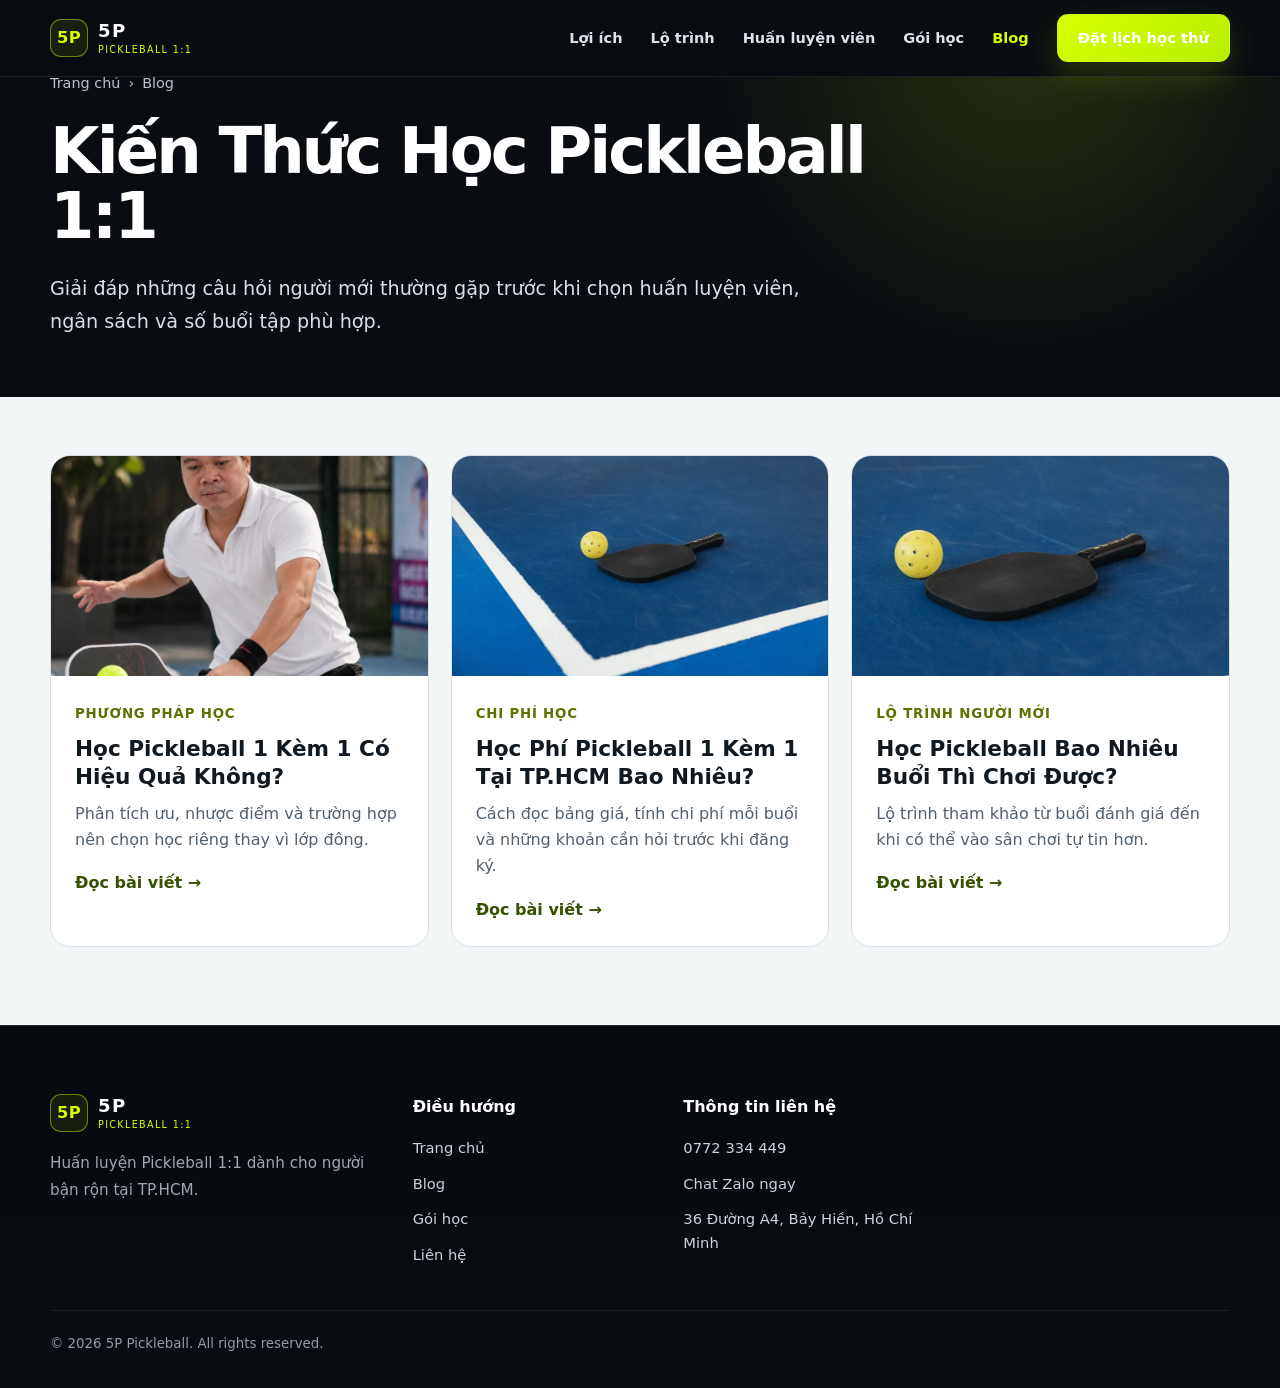
==== blog/index.html @ 96807a44 "Add files via upload" ====
<!doctype html>
<html lang="vi">
<head>
  <meta charset="utf-8">
  <meta name="viewport" content="width=device-width, initial-scale=1">
  <title>Kiến Thức Học Pickleball 1:1 | Blog 5P Pickleball</title>
  <meta name="description" content="Kinh nghiệm học Pickleball 1:1, học phí, số buổi cần thiết và cách chọn lộ trình phù hợp cho người mới tại TP.HCM.">
  <meta name="robots" content="index, follow, max-image-preview:large">
  <meta name="theme-color" content="#090d12">
  <meta property="og:type" content="website">
  <meta property="og:locale" content="vi_VN">
  <meta property="og:url" content="https://daykempickleball.com/blog/">
  <meta property="og:site_name" content="5P Pickleball 1:1">
  <meta property="og:title" content="Kiến Thức Học Pickleball 1:1 | Blog 5P Pickleball">
  <meta property="og:description" content="Các hướng dẫn thực tế giúp người mới chọn cách học Pickleball phù hợp và tiến bộ có hệ thống.">
  <meta property="og:image" content="https://daykempickleball.com/share-zalo-pickleball.png">
  <meta property="og:image:alt" content="Blog hướng dẫn học Pickleball 1:1 của 5P Pickleball">
  <meta name="twitter:card" content="summary_large_image">
  <meta name="twitter:title" content="Kiến Thức Học Pickleball 1:1 | Blog 5P Pickleball">
  <meta name="twitter:description" content="Học phí, số buổi và kinh nghiệm học Pickleball 1:1 cho người mới.">
  <meta name="twitter:image" content="https://daykempickleball.com/share-zalo-pickleball.png">
  <link rel="canonical" href="https://daykempickleball.com/blog/">
  <link rel="icon" href="../assets/favicon.svg" type="image/svg+xml">
  <link rel="apple-touch-icon" sizes="180x180" href="../assets/apple-touch-icon.png">
  <link rel="stylesheet" href="../style.css?v=20260728-blog">
  <link rel="stylesheet" href="../blog.css?v=20260728">
  <script type="application/ld+json">
  {
    "@context": "https://schema.org",
    "@type": "CollectionPage",
    "@id": "https://daykempickleball.com/blog/#collection",
    "url": "https://daykempickleball.com/blog/",
    "name": "Kiến thức học Pickleball 1:1",
    "description": "Các bài viết hướng dẫn học Pickleball 1:1 tại TP.HCM.",
    "isPartOf": {
      "@type": "WebSite",
      "@id": "https://daykempickleball.com/#website",
      "url": "https://daykempickleball.com/",
      "name": "5P Pickleball 1:1"
    },
    "mainEntity": {
      "@type": "ItemList",
      "itemListElement": [
        {
          "@type": "ListItem",
          "position": 1,
          "url": "https://daykempickleball.com/blog/hoc-pickleball-1-kem-1-co-hieu-qua-khong.html",
          "name": "Học Pickleball 1 Kèm 1 Có Hiệu Quả Không?"
        },
        {
          "@type": "ListItem",
          "position": 2,
          "url": "https://daykempickleball.com/blog/hoc-phi-pickleball-1-kem-1-tphcm.html",
          "name": "Học Phí Pickleball 1 Kèm 1 Tại TP.HCM Bao Nhiêu?"
        },
        {
          "@type": "ListItem",
          "position": 3,
          "url": "https://daykempickleball.com/blog/hoc-pickleball-bao-nhieu-buoi-thi-choi-duoc.html",
          "name": "Học Pickleball Bao Nhiêu Buổi Thì Chơi Được?"
        }
      ]
    }
  }
  </script>
</head>
<body class="blog-page">
  <a class="skip-link" href="#main">Đi đến nội dung chính</a>

  <header class="site-header" id="top">
    <div class="container nav-wrap">
      <a class="brand" href="../" aria-label="5P Pickleball - Trang chủ">
        <span class="brand-mark" aria-hidden="true"><span class="mark-text">5P</span></span>
        <span><strong>5P</strong><small>PICKLEBALL 1:1</small></span>
      </a>
      <button class="menu-btn" type="button" aria-label="Mở menu" aria-expanded="false" aria-controls="main-nav">
        <span></span><span></span><span></span>
      </button>
      <nav class="main-nav" id="main-nav" aria-label="Điều hướng chính">
        <a href="../#loi-ich">Lợi ích</a>
        <a href="../#lo-trinh">Lộ trình</a>
        <a href="../#hlv">Huấn luyện viên</a>
        <a href="../#goi-hoc">Gói học</a>
        <a href="./" aria-current="page">Blog</a>
      </nav>
      <a class="btn btn-primary nav-cta" href="../#dang-ky">Đặt lịch học thử</a>
    </div>
  </header>

  <main id="main">
    <section class="blog-hero">
      <div class="container">
        <nav class="breadcrumbs" aria-label="Breadcrumb">
          <a href="../">Trang chủ</a><span>›</span><span>Blog</span>
        </nav>
        <h1>Kiến Thức Học Pickleball 1:1</h1>
        <p class="lead">Giải đáp những câu hỏi người mới thường gặp trước khi chọn huấn luyện viên, ngân sách và số buổi tập phù hợp.</p>
      </div>
    </section>

    <section class="blog-index">
      <div class="container">
        <div class="blog-card-grid">
          <article class="blog-card">
            <a href="hoc-pickleball-1-kem-1-co-hieu-qua-khong.html">
              <img src="../assets/training.webp" alt="Học viên tập Pickleball riêng cùng huấn luyện viên" width="900" height="560">
            </a>
            <div class="blog-card-copy">
              <small>Phương pháp học</small>
              <h2><a href="hoc-pickleball-1-kem-1-co-hieu-qua-khong.html">Học Pickleball 1 Kèm 1 Có Hiệu Quả Không?</a></h2>
              <p>Phân tích ưu, nhược điểm và trường hợp nên chọn học riêng thay vì lớp đông.</p>
              <a class="read-more" href="hoc-pickleball-1-kem-1-co-hieu-qua-khong.html">Đọc bài viết →</a>
            </div>
          </article>

          <article class="blog-card">
            <a href="hoc-phi-pickleball-1-kem-1-tphcm.html">
              <img src="../assets/equipment.webp" alt="Vợt và bóng dùng trong buổi học Pickleball 1 kèm 1" width="900" height="560">
            </a>
            <div class="blog-card-copy">
              <small>Chi phí học</small>
              <h2><a href="hoc-phi-pickleball-1-kem-1-tphcm.html">Học Phí Pickleball 1 Kèm 1 Tại TP.HCM Bao Nhiêu?</a></h2>
              <p>Cách đọc bảng giá, tính chi phí mỗi buổi và những khoản cần hỏi trước khi đăng ký.</p>
              <a class="read-more" href="hoc-phi-pickleball-1-kem-1-tphcm.html">Đọc bài viết →</a>
            </div>
          </article>

          <article class="blog-card">
            <a href="hoc-pickleball-bao-nhieu-buoi-thi-choi-duoc.html">
              <img src="../assets/benefit-equipment.webp" alt="Dụng cụ chuẩn bị cho lộ trình học Pickleball" width="900" height="1100">
            </a>
            <div class="blog-card-copy">
              <small>Lộ trình người mới</small>
              <h2><a href="hoc-pickleball-bao-nhieu-buoi-thi-choi-duoc.html">Học Pickleball Bao Nhiêu Buổi Thì Chơi Được?</a></h2>
              <p>Lộ trình tham khảo từ buổi đánh giá đến khi có thể vào sân chơi tự tin hơn.</p>
              <a class="read-more" href="hoc-pickleball-bao-nhieu-buoi-thi-choi-duoc.html">Đọc bài viết →</a>
            </div>
          </article>
        </div>
      </div>
    </section>
  </main>

  <footer class="site-footer">
    <div class="container footer-grid">
      <div class="footer-brand-block">
        <div class="brand footer-brand" aria-label="5P Pickleball">
          <span class="brand-mark" aria-hidden="true"><span class="mark-text">5P</span></span>
          <span><strong>5P</strong><small>PICKLEBALL 1:1</small></span>
        </div>
        <p>Huấn luyện Pickleball 1:1 dành cho người bận rộn tại TP.HCM.</p>
      </div>
      <div>
        <h3>Điều hướng</h3>
        <div class="footer-links">
          <a href="../">Trang chủ</a>
          <a href="./">Blog</a>
          <a href="../#goi-hoc">Gói học</a>
          <a href="../#dang-ky">Liên hệ</a>
        </div>
      </div>
      <div>
        <h3>Thông tin liên hệ</h3>
        <ul class="footer-contact">
          <li><a href="tel:+84772334449">0772 334 449</a></li>
          <li><a href="https://zalo.me/0772334449" rel="noopener noreferrer">Chat Zalo ngay</a></li>
          <li><span>36 Đường A4, Bảy Hiền, Hồ Chí Minh</span></li>
        </ul>
      </div>
      <small>© 2026 5P Pickleball. All rights reserved.</small>
    </div>
  </footer>

  <script src="../script.js"></script>
</body>
</html>
---- style.css ----
:root {
  --bg: #090d12;
  --bg-2: #0e141b;
  --card: #121a22;
  --line: rgba(255,255,255,.12);
  --text: #f7f9fb;
  --muted: #aab3bd;
  --lime: #d7ff00;
  --lime-2: #a8e500;
  --ink: #0b0f13;
  --light: #f3f5f6;
  --white: #fff;
  --radius: 20px;
  --shadow: 0 24px 70px rgba(0,0,0,.32);
  --container: 1180px;
}

* { box-sizing: border-box; }
html { scroll-behavior: smooth; }
body {
  margin: 0;
  font-family: Inter, ui-sans-serif, system-ui, -apple-system, BlinkMacSystemFont, "Segoe UI", sans-serif;
  color: var(--text);
  background: var(--bg);
  line-height: 1.6;
  -webkit-font-smoothing: antialiased;
  overflow-x: hidden;
}
img { max-width: 100%; display: block; }
a { color: inherit; text-decoration: none; }
button, input, select, textarea { font: inherit; }
button { cursor: pointer; }
.container { width: min(calc(100% - 40px), var(--container)); margin-inline: auto; }
.section { padding: 105px 0; }
main > section:not(.hero) { content-visibility: visible; contain-intrinsic-size: auto; }
.section-dark { background: var(--bg); }
.section-light { background: var(--light); color: var(--ink); }
.skip-link { position: fixed; z-index: 1000; top: 12px; left: 12px; padding: 10px 14px; background: var(--lime); color: var(--ink); transform: translateY(-150%); }
.skip-link:focus { transform: none; }

.site-header {
  position: fixed; inset: 0 0 auto; z-index: 100;
  background: rgba(8,12,16,.95);
  border-bottom: 1px solid rgba(255,255,255,.08);
  transition: .3s ease;
}
.site-header.scrolled { background: rgba(8,12,16,.94); box-shadow: 0 10px 40px rgba(0,0,0,.25); }
.nav-wrap { min-height: 76px; display: flex; align-items: center; gap: 28px; }
.brand { display: inline-flex; align-items: center; gap: 10px; flex: 0 0 auto; }
.brand-mark { width: 38px; height: 38px; display: grid; place-items: center; border: 1px solid rgba(215,255,0,.45); border-radius: 11px; background: rgba(215,255,0,.08); }
.brand-mark .mark-text { color: var(--lime); font-weight: 900; font-size: 1.02rem; letter-spacing: .02em; line-height: 1; }
.brand > span:last-child { display: grid; line-height: 1; }
.brand strong { font-size: 1.13rem; letter-spacing: .08em; }
.brand small { margin-top: 5px; color: var(--lime); font-size: .6rem; letter-spacing: .14em; }
.main-nav { margin-left: auto; display: flex; align-items: center; gap: 28px; }
.main-nav a { color: #dce2e8; font-size: .91rem; font-weight: 700; transition: .2s; }
.main-nav a:hover { color: var(--lime); }
.menu-btn { display: none; background: transparent; border: 0; padding: 8px; margin-left: auto; }
.menu-btn span { display: block; width: 24px; height: 2px; background: #fff; margin: 5px 0; transition: .25s; }

.btn { display: inline-flex; align-items: center; justify-content: center; gap: 9px; min-height: 48px; padding: 0 20px; border-radius: 11px; border: 1px solid transparent; font-weight: 900; font-size: .92rem; transition: .25s ease; }
.btn:hover { transform: translateY(-2px); }
.btn svg { width: 19px; height: 19px; fill: none; stroke: currentColor; stroke-width: 1.8; }
.btn-primary { background: linear-gradient(135deg, var(--lime), #b8ef00); color: #0a0d10; box-shadow: 0 13px 34px rgba(215,255,0,.17); }
.btn-primary:hover { box-shadow: 0 16px 40px rgba(215,255,0,.28); }
.btn-ghost { border-color: rgba(255,255,255,.34); color: #fff; background: rgba(255,255,255,.04); }
.btn-ghost:hover { border-color: var(--lime); color: var(--lime); }
.btn-outline { border-color: rgba(215,255,0,.55); color: var(--lime); background: transparent; }
.btn-outline:hover { background: var(--lime); color: var(--ink); }
.btn-lg { min-height: 58px; padding-inline: 24px; }
.full { width: 100%; }

.hero { position: relative; min-height: 820px; padding: 150px 0 42px; overflow: hidden; }
.hero::before { content: ""; position: absolute; inset: 0; background: radial-gradient(circle at 14% 20%, rgba(215,255,0,.08), transparent 28%), linear-gradient(180deg, transparent, rgba(0,0,0,.26)); pointer-events: none; }
.hero-glow { position: absolute; width: 420px; height: 420px; border-radius: 50%; background: rgba(215,255,0,.06); filter: blur(70px); right: -70px; top: 90px; }
.hero-grid { position: relative; z-index: 1; display: grid; grid-template-columns: 1.12fr .88fr; align-items: center; gap: 52px; }
.hero-copy, .hero-media { opacity: 1; transform: none; }
.eyebrow { display: inline-flex; align-items: center; gap: 10px; color: var(--lime); font-weight: 900; font-size: .78rem; letter-spacing: .13em; text-transform: uppercase; }
.eyebrow::before { content: ""; width: 28px; height: 2px; background: currentColor; }
.eyebrow.dark { color: #465d00; }
.hero h1 { max-width: 760px; margin: 24px 0 26px; font-family: "Arial Black", "Segoe UI", Arial, sans-serif; font-size: clamp(2.6rem, 4.2vw, 4.25rem); line-height: 1.02; letter-spacing: -.03em; text-transform: uppercase; font-weight: 900; }
.hero-title-line { display: block; white-space: normal; color: var(--text); }
.hero-title-kicker { margin-bottom: .28em; font-size: .58em; line-height: 1.15; letter-spacing: .01em; }
.hero-title-line.hero-title-accent { color: var(--lime); }
.hero-sub { max-width: 660px; margin: 0 0 32px; color: #c8d0d8; font-size: 1.12rem; }
.hero-actions { display: flex; flex-wrap: wrap; gap: 12px; }
.hero-points { display: flex; flex-wrap: wrap; gap: 22px; margin-top: 26px; color: #dde3e8; font-size: .91rem; font-weight: 700; }
.hero-points i { display: inline-grid; place-items: center; width: 22px; height: 22px; margin-right: 7px; border: 1px solid rgba(215,255,0,.55); border-radius: 50%; color: var(--lime); font-style: normal; }
.hero-photo-wrap { position: relative; min-height: 590px; }
.hero-photo-wrap::before { content: ""; position: absolute; inset: 22px -30px -25px 36px; border: 1px solid rgba(215,255,0,.18); border-radius: 34px; transform: rotate(2deg); }
.hero-photo-wrap img { width: 100%; height: 590px; object-fit: cover; object-position: center center; border-radius: 30px; box-shadow: var(--shadow); }
.hero-photo-wrap::after { content: ""; position: absolute; inset: 0; border-radius: 30px; background: linear-gradient(90deg, rgba(9,13,18,.45), transparent 38%), linear-gradient(0deg, rgba(9,13,18,.36), transparent 45%); pointer-events: none; }
.floating-card { position: absolute; z-index: 2; background: rgba(10,14,19,.82); border: 1px solid rgba(255,255,255,.17); box-shadow: 0 16px 45px rgba(0,0,0,.35); }
.score-card { left: -26px; bottom: 62px; padding: 18px 20px; border-radius: 16px; display: grid; }
.score-card span, .score-card small { color: #b9c2cb; font-size: .72rem; }
.score-card strong { color: var(--lime); font-size: 1.4rem; }
.slot-card { right: -14px; top: 28px; padding: 11px 15px; border-radius: 999px; font-weight: 800; font-size: .75rem; }
.pulse { display: inline-block; width: 8px; height: 8px; margin-right: 7px; border-radius: 50%; background: var(--lime); box-shadow: 0 0 0 6px rgba(215,255,0,.12); }
.trust-strip { position: relative; z-index: 2; margin-top: 72px; display: grid; grid-template-columns: repeat(4,1fr); border: 1px solid rgba(255,255,255,.1); border-radius: 18px; overflow: hidden; background: rgba(255,255,255,.035); }
.trust-strip div { padding: 22px 26px; display: grid; gap: 2px; border-right: 1px solid rgba(255,255,255,.1); }
.trust-strip div:last-child { border-right: 0; }
.trust-strip strong { color: var(--lime); font-size: 1.45rem; }
.trust-strip span { color: #b8c1c9; font-size: .8rem; }

.section-heading { max-width: 760px; margin-bottom: 46px; }
.section-heading.center { margin-inline: auto; text-align: center; }
.section-heading.center .eyebrow { justify-content: center; }
.section-heading h2 { margin: 16px 0 15px; font-size: clamp(2.2rem, 4vw, 3.65rem); line-height: 1.08; letter-spacing: -.045em; }
.section-heading p { margin: 0; color: #5f6871; font-size: 1.04rem; }
.section-dark .section-heading p { color: var(--muted); }

.problem-grid { display: grid; grid-template-columns: repeat(4,1fr); gap: 18px; }
.problem-card { position: relative; min-height: 248px; padding: 28px; border: 1px solid #dde1e3; border-radius: var(--radius); background: #fff; transition: .25s; }
.problem-card:hover { transform: translateY(-6px); border-color: #bdd100; box-shadow: 0 20px 45px rgba(12,17,21,.09); }
.icon-box { display: inline-grid; place-items: center; width: 48px; height: 48px; border-radius: 13px; background: #10161c; color: var(--lime); font-weight: 900; font-size: .78rem; }
.problem-card h3 { margin: 28px 0 10px; font-size: 1.25rem; line-height: 1.25; }
.problem-card p { margin: 0; color: #606a73; font-size: .94rem; }

.benefits { background: linear-gradient(135deg, #080c11, #101821); }
.benefit-layout { display: grid; grid-template-columns: 1fr .95fr; gap: 66px; align-items: center; }
.benefit-list { border-top: 1px solid var(--line); }
.benefit-item { display: grid; grid-template-columns: 72px 1fr; gap: 22px; padding: 25px 0; border-bottom: 1px solid var(--line); }
.benefit-item > span { display:grid; place-items:center; width:58px; height:58px; border-radius:16px; background:rgba(215,255,0,.1); color: var(--lime); font-weight: 950; font-size: 1.35rem; letter-spacing:.04em; }
.benefit-item h3 { margin: 0 0 7px; font-size: 1.25rem; }
.benefit-item p { margin: 0; color: var(--muted); }
.benefit-visual { position: relative; }
.benefit-visual img { width: 100%; height: 540px; object-fit: cover; border-radius: 28px; box-shadow: var(--shadow); }
.glass-note { position: absolute; left: 25px; right: 25px; bottom: 25px; padding: 22px 24px; background: rgba(8,12,16,.78); border: 1px solid rgba(255,255,255,.16); border-radius: 16px; }
.glass-note strong { color: var(--lime); font-size: .75rem; letter-spacing: .12em; }
.glass-note p { margin: 4px 0 0; }

.timeline { display: grid; grid-template-columns: repeat(5,1fr); gap: 14px; counter-reset: step; }
.timeline-step { position: relative; padding: 26px 22px; border: 1px solid #dce0e2; border-radius: 18px; background: #fff; }
.timeline-step:not(:last-child)::after { content: ""; position: absolute; top: 52px; right: -15px; width: 15px; height: 1px; background: #b5bdc3; }
.timeline-step span { display: grid; place-items: center; width: 56px; height: 56px; border-radius: 50%; background: var(--lime); color: var(--ink); font-weight: 950; font-size: 1.05rem; letter-spacing:.04em; }
.timeline-step h3 { margin: 21px 0 8px; font-size: 1.05rem; }
.timeline-step p { margin: 0; color: #667079; font-size: .88rem; }

.coach-section { background: #090d12; }
.coach-grid { display: grid; grid-template-columns: .95fr 1.05fr; gap: 72px; align-items: center; }
.coach-photo { position: relative; }
.coach-photo img { width: 100%; min-height: 580px; object-fit: cover; object-position: 34% center; border-radius: 28px; box-shadow: var(--shadow); }
.gallery-grid figure:nth-child(2) img { object-position: 34% center; }
.photo-label { position: absolute; left: -20px; bottom: 38px; padding: 12px 18px; background: var(--lime); color: var(--ink); font-weight: 950; letter-spacing: .12em; font-size: .75rem; transform: rotate(-3deg); }
.coach-copy h2 { margin: 12px 0 14px; font-size: clamp(3rem, 5vw, 5rem); line-height: 1; letter-spacing: -.05em; text-transform: uppercase; }
.coach-copy .lead { color: #c2cbd3; font-size: 1.08rem; }
.check-list { list-style: none; padding: 0; margin: 28px 0; display: grid; gap: 12px; color: #d5dce2; }
.check-list li { display: flex; gap: 11px; }
.check-list span { flex: 0 0 24px; width: 24px; height: 24px; display: grid; place-items: center; border-radius: 50%; background: rgba(215,255,0,.12); color: var(--lime); }
blockquote { margin: 30px 0; padding: 20px 24px; border-left: 3px solid var(--lime); background: rgba(255,255,255,.04); color: #e9eef2; font-size: 1.05rem; font-style: italic; }
.text-link { display: inline-flex; align-items: center; gap: 12px; color: var(--lime); font-weight: 900; }
.text-link span { transition: .2s; }
.text-link:hover span { transform: translateX(5px); }

.gallery-grid { display: grid; grid-template-columns: 1.4fr .8fr; grid-template-rows: 1fr 1fr; gap: 18px; }
.gallery-grid figure { margin: 0; position: relative; border-radius: 20px; overflow: hidden; min-height: 250px; }
.gallery-grid .gallery-main { grid-row: 1 / 3; min-height: 520px; }
.gallery-grid img { width: 100%; height: 100%; object-fit: cover; transition: .5s ease; }
.gallery-grid figure:hover img { transform: scale(1.035); }
.gallery-grid figcaption { position: absolute; left: 15px; right: 15px; bottom: 15px; padding: 13px 15px; border-radius: 12px; background: rgba(8,12,16,.76); color: #fff; font-size: .85rem; }

.pricing-section { background: linear-gradient(180deg, #090d12, #0d141b); }
.pricing-grid { display: grid; grid-template-columns: repeat(3,1fr); gap: 20px; align-items: stretch; }
.price-card { position: relative; display: flex; flex-direction: column; padding: 34px; border: 1px solid rgba(255,255,255,.14); border-radius: 22px; background: rgba(255,255,255,.035); }
.price-card.featured { border-color: var(--lime); transform: translateY(-10px); box-shadow: 0 26px 65px rgba(0,0,0,.32), 0 0 0 1px rgba(215,255,0,.12); }
.popular { position: absolute; top: 0; left: 50%; transform: translate(-50%,-50%); padding: 8px 14px; border-radius: 999px; background: var(--lime); color: var(--ink); font-size: .65rem; font-weight: 950; letter-spacing: .08em; white-space: nowrap; }
.plan-name { color: var(--lime); font-weight: 900; letter-spacing: .13em; font-size: .72rem; }
.price-card h3 { margin: 12px 0 8px; font-size: 1.55rem; }
.price { display: flex; align-items: baseline; gap: 7px; padding: 18px 0 22px; border-bottom: 1px solid var(--line); }
.price strong { font-size: 2rem; letter-spacing: -.04em; }
.price span { color: #dbe3ea; font-size: .78rem; }
.price-card ul { list-style: none; padding: 0; margin: 24px 0 30px; display: grid; gap: 12px; color: #e2e8ee; font-size: .93rem; flex: 1; }
.price-card li::before { content: "✓"; color: var(--lime); margin-right: 10px; font-weight: 900; }
.guarantee { max-width: 850px; margin: 42px auto 0; display: flex; gap: 17px; align-items: flex-start; padding: 22px 26px; border: 1px solid rgba(215,255,0,.3); border-radius: 16px; background: rgba(215,255,0,.05); }
.guarantee-icon { flex: 0 0 38px; width: 38px; height: 38px; display: grid; place-items: center; border-radius: 50%; background: var(--lime); color: var(--ink); font-weight: 950; }
.guarantee p { margin: 3px 0 0; color: #b9c3cc; }

.results-grid { display: grid; grid-template-columns: .9fr 1.1fr; gap: 70px; align-items: center; }
.result-cards { display: grid; grid-template-columns: repeat(2,1fr); gap: 15px; }
.result-card { min-height: 180px; padding: 27px; border-radius: 18px; border: 1px solid #dce0e2; background: #fff; display: flex; flex-direction: column; justify-content: space-between; }
.result-card strong { font-size: 1.5rem; }
.result-card span { color: #46515b; }
.result-card::before { content: "↗"; align-self: flex-end; width: 34px; height: 34px; display: grid; place-items: center; border-radius: 50%; background: #11171d; color: var(--lime); }

.faq-grid { display: grid; grid-template-columns: .8fr 1.2fr; gap: 80px; align-items: start; }
.accordion { border-top: 1px solid var(--line); }
details { border-bottom: 1px solid var(--line); }
summary { list-style: none; padding: 22px 2px; display: flex; justify-content: space-between; align-items: center; gap: 20px; cursor: pointer; font-weight: 850; }
summary::-webkit-details-marker { display: none; }
summary span { color: var(--lime); font-size: 1.5rem; transition: .2s; }
details[open] summary span { transform: rotate(45deg); }
details p { margin: -5px 0 23px; color: var(--muted); }

.cta-section { background: var(--lime); color: var(--ink); }
.cta-grid { display: grid; grid-template-columns: .9fr 1.1fr; gap: 70px; align-items: center; }
.cta-copy h2 { margin: 16px 0; font-size: clamp(2.5rem, 4.5vw, 4.5rem); line-height: 1.02; letter-spacing: -.05em; }
.cta-copy > p { max-width: 570px; color: #39410e; }
.contact-list { margin-top: 30px; display: grid; gap: 13px; }
.svg-sprite { position:absolute; width:0; height:0; overflow:hidden; }
.contact-list > a, .contact-list > div { display: flex; align-items: center; gap: 13px; }
.contact-list > a > span, .contact-list > div > span { flex: 0 0 56px; width: 56px; height: 56px; display: grid; place-items: center; border-radius: 16px; background: var(--ink); color: var(--lime); }
.contact-list div div, .contact-list a div { display: grid; gap: 3px; }
.contact-list small { color: #516000; font-weight:700; }
.contact-list strong { font-size: 1.4rem; line-height:1.1; }
.contact-list svg { width: 26px; height: 26px; }
.contact-card { padding: 10px 0; }
.lead-form { padding: 34px; border-radius: 24px; background: #0b1015; color: #fff; box-shadow: 0 28px 65px rgba(20,30,0,.22); }
.form-head { display: flex; justify-content: space-between; align-items: center; padding-bottom: 20px; margin-bottom: 18px; border-bottom: 1px solid var(--line); }
.form-head strong { font-size: 1.2rem; }
.form-head span { color: var(--lime); font-size: .75rem; }
.lead-form label { display: grid; gap: 7px; margin-top: 14px; color: #d4dbe1; font-size: .82rem; font-weight: 700; }
.lead-form input, .lead-form select, .lead-form textarea { width: 100%; border: 1px solid rgba(255,255,255,.14); background: #131b23; color: #fff; border-radius: 11px; padding: 13px 14px; outline: none; transition: .2s; }
.lead-form input:focus, .lead-form select:focus, .lead-form textarea:focus { border-color: var(--lime); box-shadow: 0 0 0 3px rgba(215,255,0,.1); }
.lead-form textarea { resize: vertical; }
.lead-form button { margin-top: 20px; }
.form-note { margin: 12px 0 0; color: #89949f; font-size: .72rem; text-align: center; }
.form-status { min-height: 24px; margin-top: 8px; color: var(--lime); text-align: center; font-size: .82rem; }
.form-status.success { color: var(--lime); }
.form-status.error { color: #ff8b8b; }
.lead-form button:disabled { cursor: wait; opacity: .72; transform: none; box-shadow: none; }
.sheet-submit-frame { position: absolute; width: 1px; height: 1px; border: 0; clip: rect(0 0 0 0); clip-path: inset(50%); overflow: hidden; white-space: nowrap; }

.site-footer { padding: 68px 0 34px; border-top: 1px solid var(--line); background: linear-gradient(180deg, #06090d 0%, #080d12 100%); }
.footer-grid { display: grid; grid-template-columns: 1.25fr .9fr 1fr .95fr; gap: 34px; align-items: start; }
.footer-brand-block p { margin: 18px 0 0; color: #9da7b0; font-size: .95rem; line-height:1.75; max-width: 420px; }
.footer-grid h3 { margin: 0 0 16px; font-size: 1rem; color:#fff; }
.footer-links { display: grid; gap: 12px; color: #cbd3da; font-size: .92rem; }
.footer-contact, .footer-schedule { list-style:none; padding:0; margin:0; display:grid; gap:12px; color:#cbd3da; font-size:.92rem; }
.footer-contact li { display:flex; align-items:flex-start; gap:12px; }
.footer-contact svg { flex:0 0 20px; width:20px; height:20px; color:var(--lime); margin-top:2px; }
.footer-schedule li { color:#cbd3da; }
.footer-grid > small { grid-column: 1 / -1; color: #8f9ba6; border-top: 1px solid rgba(255,255,255,.08); padding-top: 22px; margin-top: 10px; }

.floating-actions { position: fixed; z-index: 90; right: 18px; bottom: 18px; display: grid; gap: 12px; }
.floating-actions a { display: inline-flex; align-items: center; gap: 10px; box-shadow: 0 14px 35px rgba(0,0,0,.32); }
.float-phone, .float-zalo { height: 56px; padding: 0 16px 0 12px; border-radius: 999px; font-size: .92rem; font-weight: 900; }
.float-phone { background: #fff; color: var(--ink); }
.float-zalo { background: #1473e6; color: #fff; }
.float-icon { display:grid; place-items:center; width:34px; height:34px; border-radius:50%; }
.float-phone .float-icon { background:#eef2f6; }
.float-zalo .float-icon { background:rgba(255,255,255,.14); }
.float-icon svg { width:20px; height:20px; }
.float-zalo .float-icon svg { width:24px; height:24px; }
.float-text { white-space:nowrap; }

.reveal, .reveal.in-view { opacity: 1; transform: none; transition: none; }
.delay-1, .delay-2, .delay-3, .delay-4 { transition-delay: 0s; }

@media (max-width: 1040px) {
  .nav-cta { display: none; }
  .main-nav { gap: 20px; }
  .hero-grid { grid-template-columns: 1fr; }
  .hero-copy { max-width: 760px; }
  .hero-photo-wrap { min-height: 500px; }
  .hero-photo-wrap img { height: 500px; }
  .problem-grid { grid-template-columns: repeat(2,1fr); }
  .timeline { grid-template-columns: repeat(3,1fr); }
  .timeline-step:not(:last-child)::after { display: none; }
  .pricing-grid { grid-template-columns: 1fr; max-width: 680px; margin-inline: auto; }
  .price-card.featured { transform: none; }
}

@media (max-width: 820px) {
  .section { padding: 78px 0; }
  .nav-wrap { min-height: 68px; }
  .menu-btn { display: block; }
  .main-nav { position: fixed; top: 68px; left: 14px; right: 14px; display: grid; gap: 0; padding: 12px; border: 1px solid rgba(255,255,255,.11); border-radius: 16px; background: rgba(8,12,16,.98); box-shadow: var(--shadow); transform: translateY(-16px); opacity: 0; visibility: hidden; transition: .25s; }
  .main-nav.open { transform: none; opacity: 1; visibility: visible; }
  .main-nav a { padding: 13px 12px; border-bottom: 1px solid rgba(255,255,255,.07); }
  .main-nav a:last-child { border-bottom: 0; }
  .hero { padding-top: 120px; }
  .hero-grid { gap: 40px; }
  .hero h1 { font-size: clamp(2.75rem, 7.2vw, 4.35rem); line-height: 1.07; }
  .trust-strip { grid-template-columns: repeat(2,1fr); }
  .trust-strip div:nth-child(2) { border-right: 0; }
  .trust-strip div:nth-child(-n+2) { border-bottom: 1px solid rgba(255,255,255,.1); }
  .benefit-layout, .coach-grid, .results-grid, .faq-grid, .cta-grid { grid-template-columns: 1fr; gap: 46px; }
  .benefit-visual img { height: 430px; }
  .coach-photo img { min-height: 480px; object-position: 32% center; }
  .gallery-grid { grid-template-columns: 1fr; grid-template-rows: auto; }
  .gallery-grid .gallery-main { grid-row: auto; min-height: 380px; }
  .gallery-grid figure { min-height: 300px; }
  .footer-grid { grid-template-columns: 1fr; gap: 26px; }
  .footer-grid > small { grid-column: auto; }
}

@media (max-width: 580px) {
  .container { width: min(calc(100% - 28px), var(--container)); }
  .hero h1 { font-size: clamp(1.95rem, 9.2vw, 2.7rem); line-height: 1.05; }
  .brand small { display: none; }
  .hero { min-height: 0; padding-bottom: 28px; }
  .hero h1 { font-size: clamp(2.1rem, 9.4vw, 3rem); line-height: 1.08; letter-spacing: -.035em; }
  .hero-title-kicker { font-size: .58em; }
  .hero-sub { font-size: 1rem; }
  .hero-actions { display: grid; }
  .hero-actions .btn { width: 100%; }
  .hero-points { display: grid; gap: 10px; }
  .hero-photo-wrap { min-height: 390px; }
  .hero-photo-wrap img { height: 390px; object-position: 57% center; }
  .hero-photo-wrap::before { inset: 14px -10px -12px 16px; }
  .score-card { left: 10px; bottom: 18px; }
  .slot-card { right: 8px; top: 13px; }
  .trust-strip { margin-top: 45px; grid-template-columns: 1fr; }
  .trust-strip div { border-right: 0; border-bottom: 1px solid rgba(255,255,255,.1); }
  .trust-strip div:last-child { border-bottom: 0; }
  .problem-grid { grid-template-columns: 1fr; }
  .problem-card { min-height: auto; }
  .timeline { grid-template-columns: 1fr; }
  .benefit-item { grid-template-columns: 56px 1fr; gap: 13px; }
  .benefit-visual img { height: 330px; }
  .coach-photo img { min-height: 390px; object-position: 30% center; }
  .gallery-grid figure:nth-child(2) img { object-position: 30% center; }
  .result-cards { grid-template-columns: 1fr; }
  .price-card { padding: 28px 23px; }
  .lead-form { padding: 26px 20px; }
  .form-head { display: grid; gap: 4px; }
  .footer-links { flex-wrap: wrap; }
  .floating-actions { right: 12px; bottom: 12px; }
  .float-phone, .float-zalo { height: 52px; padding: 0 14px 0 10px; }
  .float-text { font-size: .82rem; }
}

@media (prefers-reduced-motion: reduce) {
  html { scroll-behavior: auto; }
  *, *::before, *::after { animation-duration: .01ms !important; animation-iteration-count: 1 !important; transition-duration: .01ms !important; }
  .reveal { opacity: 1; transform: none; }
}

/* Accessibility contrast hardening — PageSpeed/Lighthouse */
#hlv.coach-section,
#hlv .coach-copy {
  background-color: #090d12;
}

#hlv .coach-copy .eyebrow {
  color: #e8ff66;
  background-color: #090d12;
}

.gallery-section {
  background-color: #f3f5f6;
  color: #0b0f13;
}

.gallery-section .section-heading .eyebrow.dark {
  color: #2d4100;
  background-color: #f3f5f6;
}

.gallery-section .section-heading h2 {
  color: #0b0f13;
}

.gallery-grid figcaption {
  background: #080c10;
  color: #ffffff;
}

/* Gallery + Coach final visual fix v2 */
main .gallery-section .gallery-grid figure figcaption {
  z-index: 3 !important;
  display: block !important;
  opacity: 1 !important;
  background: rgba(5, 9, 13, 0.94) !important;
  color: #ffffff !important;
  font-weight: 700 !important;
  font-size: 0.9rem !important;
  line-height: 1.45 !important;
  text-shadow: none !important;
  mix-blend-mode: normal !important;
  -webkit-text-fill-color: #ffffff !important;
}

#hlv .coach-grid {
  grid-template-columns: minmax(360px, 0.82fr) minmax(0, 1.18fr) !important;
  gap: clamp(40px, 5vw, 72px) !important;
}

#hlv .coach-photo {
  display: flex !important;
  justify-content: center !important;
  align-items: center !important;
  min-width: 0 !important;
}

#hlv .coach-photo img {
  display: block !important;
  width: min(100%, 540px) !important;
  height: auto !important;
  min-height: 0 !important;
  max-height: 720px !important;
  object-fit: contain !important;
  object-position: center center !important;
  background: #090d12 !important;
}

#hlv .photo-label {
  left: 18px !important;
}

@media (max-width: 900px) {
  #hlv .coach-grid {
    grid-template-columns: 1fr !important;
  }

  #hlv .coach-photo img {
    width: min(100%, 520px) !important;
    max-height: none !important;
  }
}

@media (max-width: 580px) {
  #hlv .coach-photo img {
    width: 100% !important;
  }

  main .gallery-section .gallery-grid figure figcaption {
    left: 10px !important;
    right: 10px !important;
    bottom: 10px !important;
    padding: 11px 13px !important;
    font-size: 0.84rem !important;
  }
}

/* Pricing CTA contrast fix v3 — Lighthouse/PageSpeed */
.pricing-section .price-card:not(.featured) .btn.btn-outline {
  background: #101820 !important;
  border-color: #101820 !important;
  color: #ffffff !important;
  -webkit-text-fill-color: #ffffff !important;
  text-shadow: none !important;
  box-shadow: none;
}

.pricing-section .price-card:not(.featured) .btn.btn-outline:hover,
.pricing-section .price-card:not(.featured) .btn.btn-outline:focus-visible {
  background: #d7ff00 !important;
  border-color: #d7ff00 !important;
  color: #0b0f13 !important;
  -webkit-text-fill-color: #0b0f13 !important;
}

.pricing-section .price-card:not(.featured) .btn.btn-outline:focus-visible {
  outline: 3px solid #ffffff;
  outline-offset: 3px;
}
---- blog.css ----
:root {
  --blog-ink: #101820;
  --blog-muted: #52606d;
  --blog-line: #d9e0e6;
  --blog-paper: #ffffff;
  --blog-soft: #f3f6f7;
  --blog-lime: #d7ff00;
}

.blog-page {
  background: var(--blog-soft);
  color: var(--blog-ink);
}

.blog-page .site-header {
  background: rgba(9, 13, 18, 0.97);
}

.blog-page .brand,
.blog-page .main-nav,
.blog-page .nav-cta {
  color: #ffffff;
}

.blog-page .main-nav a[aria-current="page"] {
  color: var(--blog-lime);
}

.blog-hero {
  padding: 72px 0 58px;
  background:
    radial-gradient(circle at 80% 10%, rgba(215, 255, 0, 0.14), transparent 30%),
    #090d12;
  color: #ffffff;
}

.breadcrumbs {
  display: flex;
  flex-wrap: wrap;
  gap: 8px;
  align-items: center;
  margin-bottom: 24px;
  color: #b8c2cb;
  font-size: 0.9rem;
}

.breadcrumbs a:hover {
  color: var(--blog-lime);
}

.blog-hero h1 {
  max-width: 920px;
  margin: 0;
  font-size: clamp(2.35rem, 5vw, 4.9rem);
  line-height: 1.02;
  letter-spacing: -0.045em;
}

.blog-hero .lead {
  max-width: 790px;
  margin: 22px 0 0;
  color: #d8e0e7;
  font-size: clamp(1.02rem, 2vw, 1.2rem);
  line-height: 1.75;
}

.article-meta {
  display: flex;
  flex-wrap: wrap;
  gap: 10px 18px;
  margin-top: 22px;
  color: #b8c2cb;
  font-size: 0.9rem;
}

.article-layout {
  display: grid;
  grid-template-columns: minmax(0, 1fr) 310px;
  gap: 42px;
  align-items: start;
  padding-top: 52px;
  padding-bottom: 74px;
}

.article-content,
.blog-index-panel {
  padding: clamp(26px, 4vw, 54px);
  background: var(--blog-paper);
  border: 1px solid var(--blog-line);
  border-radius: 24px;
  box-shadow: 0 18px 55px rgba(16, 24, 32, 0.07);
}

.article-content > :first-child {
  margin-top: 0;
}

.article-content h2 {
  margin: 46px 0 16px;
  font-size: clamp(1.7rem, 3vw, 2.45rem);
  line-height: 1.18;
  letter-spacing: -0.035em;
}

.article-content h3 {
  margin: 30px 0 12px;
  font-size: 1.3rem;
  line-height: 1.3;
}

.article-content p,
.article-content li {
  color: #334150;
  font-size: 1.04rem;
  line-height: 1.82;
}

.article-content ul,
.article-content ol {
  padding-left: 24px;
}

.article-content a:not(.btn) {
  color: #355000;
  font-weight: 750;
  text-decoration: underline;
  text-decoration-color: #a7c800;
  text-underline-offset: 3px;
}

.article-cover {
  width: 100%;
  max-height: 520px;
  margin: 28px 0 36px;
  object-fit: cover;
  border-radius: 18px;
}

.answer-box,
.note-box {
  margin: 28px 0;
  padding: 22px 24px;
  border-radius: 16px;
}

.answer-box {
  background: #eff9c4;
  border-left: 5px solid #8baa00;
}

.note-box {
  background: #f2f5f7;
  border: 1px solid var(--blog-line);
}

.answer-box strong,
.note-box strong {
  display: block;
  margin-bottom: 7px;
  color: var(--blog-ink);
}

.table-wrap {
  margin: 26px 0;
  overflow-x: auto;
  border: 1px solid var(--blog-line);
  border-radius: 16px;
}

.article-content table {
  width: 100%;
  border-collapse: collapse;
  min-width: 620px;
}

.article-content th,
.article-content td {
  padding: 15px 17px;
  border-bottom: 1px solid var(--blog-line);
  text-align: left;
  vertical-align: top;
}

.article-content th {
  background: #101820;
  color: #ffffff;
}

.article-content tr:last-child td {
  border-bottom: 0;
}

.article-cta {
  margin-top: 44px;
  padding: 30px;
  background: #101820;
  color: #ffffff;
  border-radius: 20px;
}

.article-cta p {
  color: #d9e1e8;
}

.article-cta .btn {
  margin-top: 8px;
}

.article-sidebar {
  position: sticky;
  top: 94px;
  display: grid;
  gap: 18px;
}

.sidebar-card {
  padding: 24px;
  background: var(--blog-paper);
  border: 1px solid var(--blog-line);
  border-radius: 18px;
}

.sidebar-card h2 {
  margin: 0 0 14px;
  font-size: 1.1rem;
}

.sidebar-card ul {
  display: grid;
  gap: 11px;
  margin: 0;
  padding: 0;
  list-style: none;
}

.sidebar-card a {
  color: #334150;
  line-height: 1.5;
}

.sidebar-card a:hover {
  color: #567200;
}

.blog-index {
  padding: 58px 0 78px;
}

.blog-index-intro {
  max-width: 760px;
  margin-bottom: 32px;
}

.blog-index-intro h1,
.home-blog-heading h2 {
  margin: 0 0 13px;
  letter-spacing: -0.04em;
}

.blog-card-grid {
  display: grid;
  grid-template-columns: repeat(3, minmax(0, 1fr));
  gap: 22px;
}

.blog-card {
  overflow: hidden;
  background: #ffffff;
  border: 1px solid var(--blog-line);
  border-radius: 20px;
  transition: transform 0.2s ease, box-shadow 0.2s ease;
}

.blog-card:hover {
  transform: translateY(-4px);
  box-shadow: 0 20px 45px rgba(16, 24, 32, 0.1);
}

.blog-card img {
  width: 100%;
  height: 220px;
  object-fit: cover;
}

.blog-card-copy {
  padding: 24px;
}

.blog-card-copy small {
  color: #5c7200;
  font-weight: 850;
  letter-spacing: 0.06em;
  text-transform: uppercase;
}

.blog-card-copy h2,
.blog-card-copy h3 {
  margin: 10px 0;
  font-size: 1.35rem;
  line-height: 1.28;
}

.blog-card-copy p {
  margin: 0 0 17px;
  color: var(--blog-muted);
  line-height: 1.65;
}

.blog-card-copy .read-more {
  color: #355000;
  font-weight: 850;
}

.home-blog-section {
  padding: 82px 0;
  background: #eef2f3;
  color: var(--blog-ink);
}

.home-blog-heading {
  max-width: 720px;
  margin-bottom: 30px;
}

.home-blog-heading p {
  color: var(--blog-muted);
}

@media (max-width: 920px) {
  .article-layout {
    grid-template-columns: 1fr;
  }

  .article-sidebar {
    position: static;
  }

  .blog-card-grid {
    grid-template-columns: 1fr;
  }
}

@media (max-width: 580px) {
  .blog-hero {
    padding: 48px 0 42px;
  }

  .article-layout {
    padding-top: 26px;
  }

  .article-content,
  .blog-index-panel {
    padding: 24px 19px;
    border-radius: 18px;
  }

  .article-content p,
  .article-content li {
    font-size: 1rem;
  }

  .blog-card img {
    height: 200px;
  }
}
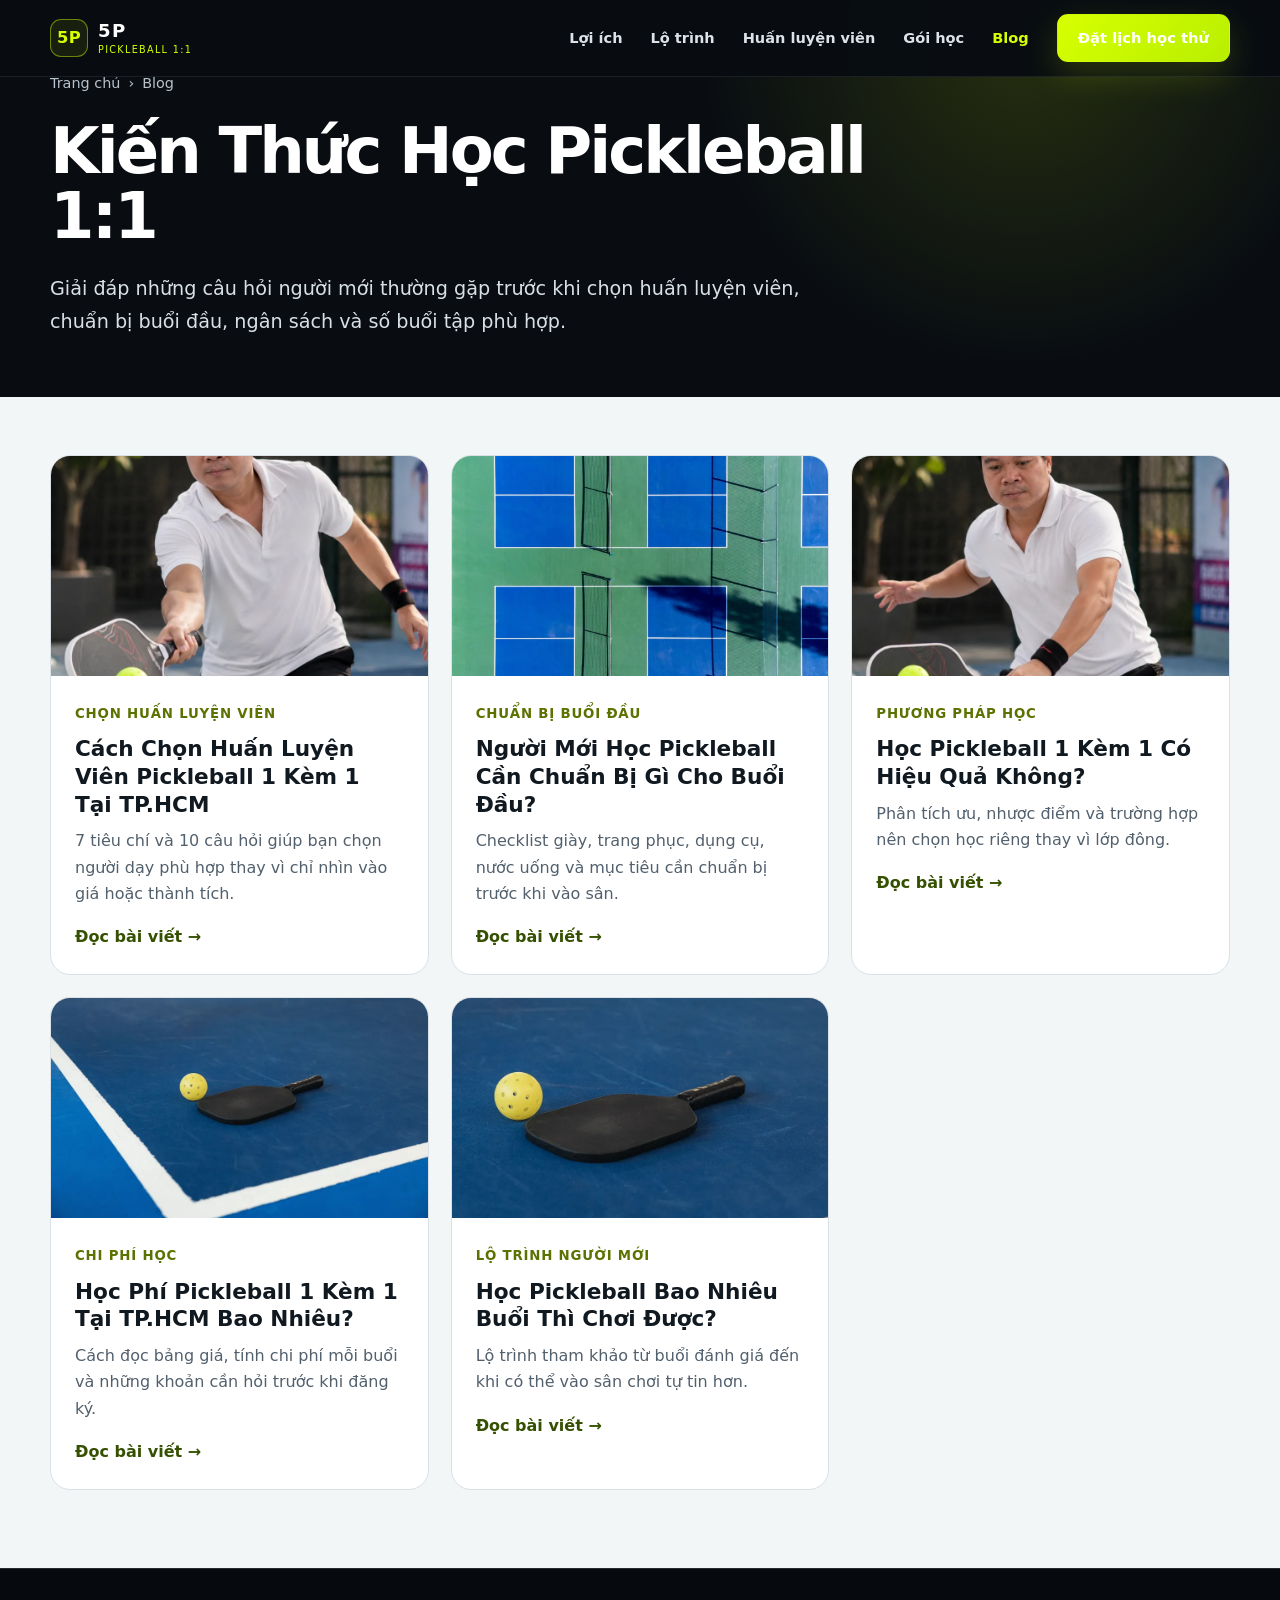
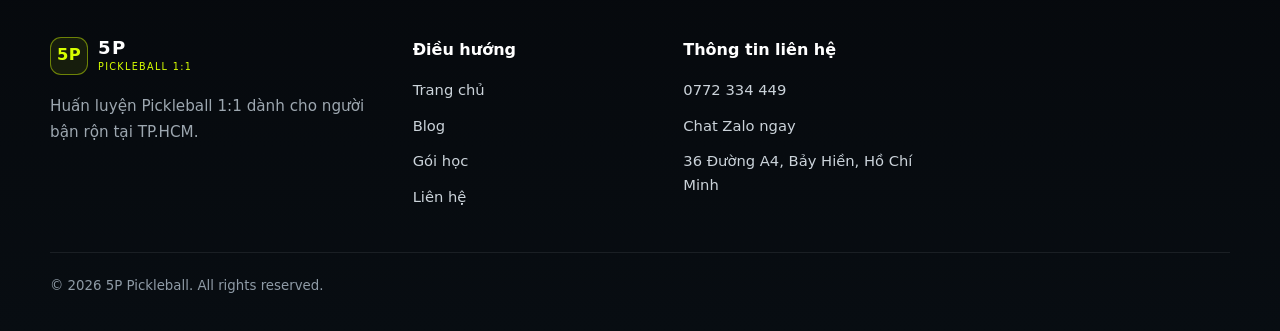
==== commit 81a063e5: "Add files via upload" ====
--- a/blog/index.html
+++ b/blog/index.html
@@ -1,176 +1,188 @@
-<!doctype html>
+<!DOCTYPE html>
+
 <html lang="vi">
 <head>
-  <meta charset="utf-8">
-  <meta name="viewport" content="width=device-width, initial-scale=1">
-  <title>Kiến Thức Học Pickleball 1:1 | Blog 5P Pickleball</title>
-  <meta name="description" content="Kinh nghiệm học Pickleball 1:1, học phí, số buổi cần thiết và cách chọn lộ trình phù hợp cho người mới tại TP.HCM.">
-  <meta name="robots" content="index, follow, max-image-preview:large">
-  <meta name="theme-color" content="#090d12">
-  <meta property="og:type" content="website">
-  <meta property="og:locale" content="vi_VN">
-  <meta property="og:url" content="https://daykempickleball.com/blog/">
-  <meta property="og:site_name" content="5P Pickleball 1:1">
-  <meta property="og:title" content="Kiến Thức Học Pickleball 1:1 | Blog 5P Pickleball">
-  <meta property="og:description" content="Các hướng dẫn thực tế giúp người mới chọn cách học Pickleball phù hợp và tiến bộ có hệ thống.">
-  <meta property="og:image" content="https://daykempickleball.com/share-zalo-pickleball.png">
-  <meta property="og:image:alt" content="Blog hướng dẫn học Pickleball 1:1 của 5P Pickleball">
-  <meta name="twitter:card" content="summary_large_image">
-  <meta name="twitter:title" content="Kiến Thức Học Pickleball 1:1 | Blog 5P Pickleball">
-  <meta name="twitter:description" content="Học phí, số buổi và kinh nghiệm học Pickleball 1:1 cho người mới.">
-  <meta name="twitter:image" content="https://daykempickleball.com/share-zalo-pickleball.png">
-  <link rel="canonical" href="https://daykempickleball.com/blog/">
-  <link rel="icon" href="../assets/favicon.svg" type="image/svg+xml">
-  <link rel="apple-touch-icon" sizes="180x180" href="../assets/apple-touch-icon.png">
-  <link rel="stylesheet" href="../style.css?v=20260728-blog">
-  <link rel="stylesheet" href="../blog.css?v=20260728">
-  <script type="application/ld+json">
-  {
-    "@context": "https://schema.org",
-    "@type": "CollectionPage",
-    "@id": "https://daykempickleball.com/blog/#collection",
-    "url": "https://daykempickleball.com/blog/",
-    "name": "Kiến thức học Pickleball 1:1",
-    "description": "Các bài viết hướng dẫn học Pickleball 1:1 tại TP.HCM.",
-    "isPartOf": {
-      "@type": "WebSite",
-      "@id": "https://daykempickleball.com/#website",
-      "url": "https://daykempickleball.com/",
-      "name": "5P Pickleball 1:1"
-    },
-    "mainEntity": {
-      "@type": "ItemList",
-      "itemListElement": [
-        {
-          "@type": "ListItem",
-          "position": 1,
-          "url": "https://daykempickleball.com/blog/hoc-pickleball-1-kem-1-co-hieu-qua-khong.html",
-          "name": "Học Pickleball 1 Kèm 1 Có Hiệu Quả Không?"
-        },
-        {
-          "@type": "ListItem",
-          "position": 2,
-          "url": "https://daykempickleball.com/blog/hoc-phi-pickleball-1-kem-1-tphcm.html",
-          "name": "Học Phí Pickleball 1 Kèm 1 Tại TP.HCM Bao Nhiêu?"
-        },
-        {
-          "@type": "ListItem",
-          "position": 3,
-          "url": "https://daykempickleball.com/blog/hoc-pickleball-bao-nhieu-buoi-thi-choi-duoc.html",
-          "name": "Học Pickleball Bao Nhiêu Buổi Thì Chơi Được?"
-        }
-      ]
-    }
+<meta charset="utf-8"/>
+<meta content="width=device-width, initial-scale=1" name="viewport"/>
+<title>Kiến Thức Học Pickleball 1:1 | Blog 5P Pickleball</title>
+<meta content="Kinh nghiệm chọn huấn luyện viên, chuẩn bị buổi đầu, học phí, số buổi và lộ trình học Pickleball 1:1 tại TP.HCM." name="description"/>
+<meta content="index, follow, max-image-preview:large" name="robots"/>
+<meta content="#090d12" name="theme-color"/>
+<meta content="website" property="og:type"/>
+<meta content="vi_VN" property="og:locale"/>
+<meta content="https://daykempickleball.com/blog/" property="og:url"/>
+<meta content="5P Pickleball 1:1" property="og:site_name"/>
+<meta content="Kiến Thức Học Pickleball 1:1 | Blog 5P Pickleball" property="og:title"/>
+<meta content="Hướng dẫn thực tế để chọn huấn luyện viên, chuẩn bị dụng cụ và xây lộ trình học Pickleball phù hợp." property="og:description"/>
+<meta content="https://daykempickleball.com/share-zalo-pickleball.png" property="og:image"/>
+<meta content="Blog hướng dẫn học Pickleball 1:1 của 5P Pickleball" property="og:image:alt"/>
+<meta content="summary_large_image" name="twitter:card"/>
+<meta content="Kiến Thức Học Pickleball 1:1 | Blog 5P Pickleball" name="twitter:title"/>
+<meta content="Chọn huấn luyện viên, chuẩn bị buổi đầu, học phí và lộ trình Pickleball 1:1." name="twitter:description"/>
+<meta content="https://daykempickleball.com/share-zalo-pickleball.png" name="twitter:image"/>
+<link href="https://daykempickleball.com/blog/" rel="canonical"/>
+<link href="/favicon-192x192.png" rel="icon" sizes="192x192" type="image/png"/>
+<link href="/assets/apple-touch-icon.png" rel="apple-touch-icon" sizes="180x180"/>
+<link href="../style.css?v=20260728-blog" rel="stylesheet"/>
+<link href="../blog.css?v=20260728" rel="stylesheet"/>
+<script type="application/ld+json">
+{
+  "@context": "https://schema.org",
+  "@type": "CollectionPage",
+  "@id": "https://daykempickleball.com/blog/#collection",
+  "url": "https://daykempickleball.com/blog/",
+  "name": "Kiến thức học Pickleball 1:1",
+  "description": "Các bài viết hướng dẫn học Pickleball 1:1 tại TP.HCM.",
+  "isPartOf": {
+    "@type": "WebSite",
+    "@id": "https://daykempickleball.com/#website",
+    "url": "https://daykempickleball.com/",
+    "name": "5P Pickleball 1:1"
+  },
+  "mainEntity": {
+    "@type": "ItemList",
+    "itemListElement": [
+      {
+        "@type": "ListItem",
+        "position": 1,
+        "url": "https://daykempickleball.com/blog/cach-chon-huan-luyen-vien-pickleball-1-kem-1-tphcm.html",
+        "name": "Cách Chọn Huấn Luyện Viên Pickleball 1 Kèm 1 Tại TP.HCM"
+      },
+      {
+        "@type": "ListItem",
+        "position": 2,
+        "url": "https://daykempickleball.com/blog/nguoi-moi-hoc-pickleball-can-chuan-bi-gi.html",
+        "name": "Người Mới Học Pickleball Cần Chuẩn Bị Gì Cho Buổi Đầu?"
+      },
+      {
+        "@type": "ListItem",
+        "position": 3,
+        "url": "https://daykempickleball.com/blog/hoc-pickleball-1-kem-1-co-hieu-qua-khong.html",
+        "name": "Học Pickleball 1 Kèm 1 Có Hiệu Quả Không?"
+      },
+      {
+        "@type": "ListItem",
+        "position": 4,
+        "url": "https://daykempickleball.com/blog/hoc-phi-pickleball-1-kem-1-tphcm.html",
+        "name": "Học Phí Pickleball 1 Kèm 1 Tại TP.HCM Bao Nhiêu?"
+      },
+      {
+        "@type": "ListItem",
+        "position": 5,
+        "url": "https://daykempickleball.com/blog/hoc-pickleball-bao-nhieu-buoi-thi-choi-duoc.html",
+        "name": "Học Pickleball Bao Nhiêu Buổi Thì Chơi Được?"
+      }
+    ]
   }
+}
   </script>
 </head>
 <body class="blog-page">
-  <a class="skip-link" href="#main">Đi đến nội dung chính</a>
-
-  <header class="site-header" id="top">
-    <div class="container nav-wrap">
-      <a class="brand" href="../" aria-label="5P Pickleball - Trang chủ">
-        <span class="brand-mark" aria-hidden="true"><span class="mark-text">5P</span></span>
-        <span><strong>5P</strong><small>PICKLEBALL 1:1</small></span>
-      </a>
-      <button class="menu-btn" type="button" aria-label="Mở menu" aria-expanded="false" aria-controls="main-nav">
-        <span></span><span></span><span></span>
-      </button>
-      <nav class="main-nav" id="main-nav" aria-label="Điều hướng chính">
-        <a href="../#loi-ich">Lợi ích</a>
-        <a href="../#lo-trinh">Lộ trình</a>
-        <a href="../#hlv">Huấn luyện viên</a>
-        <a href="../#goi-hoc">Gói học</a>
-        <a href="./" aria-current="page">Blog</a>
-      </nav>
-      <a class="btn btn-primary nav-cta" href="../#dang-ky">Đặt lịch học thử</a>
-    </div>
-  </header>
-
-  <main id="main">
-    <section class="blog-hero">
-      <div class="container">
-        <nav class="breadcrumbs" aria-label="Breadcrumb">
-          <a href="../">Trang chủ</a><span>›</span><span>Blog</span>
-        </nav>
-        <h1>Kiến Thức Học Pickleball 1:1</h1>
-        <p class="lead">Giải đáp những câu hỏi người mới thường gặp trước khi chọn huấn luyện viên, ngân sách và số buổi tập phù hợp.</p>
-      </div>
-    </section>
-
-    <section class="blog-index">
-      <div class="container">
-        <div class="blog-card-grid">
-          <article class="blog-card">
-            <a href="hoc-pickleball-1-kem-1-co-hieu-qua-khong.html">
-              <img src="../assets/training.webp" alt="Học viên tập Pickleball riêng cùng huấn luyện viên" width="900" height="560">
-            </a>
-            <div class="blog-card-copy">
-              <small>Phương pháp học</small>
-              <h2><a href="hoc-pickleball-1-kem-1-co-hieu-qua-khong.html">Học Pickleball 1 Kèm 1 Có Hiệu Quả Không?</a></h2>
-              <p>Phân tích ưu, nhược điểm và trường hợp nên chọn học riêng thay vì lớp đông.</p>
-              <a class="read-more" href="hoc-pickleball-1-kem-1-co-hieu-qua-khong.html">Đọc bài viết →</a>
-            </div>
-          </article>
-
-          <article class="blog-card">
-            <a href="hoc-phi-pickleball-1-kem-1-tphcm.html">
-              <img src="../assets/equipment.webp" alt="Vợt và bóng dùng trong buổi học Pickleball 1 kèm 1" width="900" height="560">
-            </a>
-            <div class="blog-card-copy">
-              <small>Chi phí học</small>
-              <h2><a href="hoc-phi-pickleball-1-kem-1-tphcm.html">Học Phí Pickleball 1 Kèm 1 Tại TP.HCM Bao Nhiêu?</a></h2>
-              <p>Cách đọc bảng giá, tính chi phí mỗi buổi và những khoản cần hỏi trước khi đăng ký.</p>
-              <a class="read-more" href="hoc-phi-pickleball-1-kem-1-tphcm.html">Đọc bài viết →</a>
-            </div>
-          </article>
-
-          <article class="blog-card">
-            <a href="hoc-pickleball-bao-nhieu-buoi-thi-choi-duoc.html">
-              <img src="../assets/benefit-equipment.webp" alt="Dụng cụ chuẩn bị cho lộ trình học Pickleball" width="900" height="1100">
-            </a>
-            <div class="blog-card-copy">
-              <small>Lộ trình người mới</small>
-              <h2><a href="hoc-pickleball-bao-nhieu-buoi-thi-choi-duoc.html">Học Pickleball Bao Nhiêu Buổi Thì Chơi Được?</a></h2>
-              <p>Lộ trình tham khảo từ buổi đánh giá đến khi có thể vào sân chơi tự tin hơn.</p>
-              <a class="read-more" href="hoc-pickleball-bao-nhieu-buoi-thi-choi-duoc.html">Đọc bài viết →</a>
-            </div>
-          </article>
-        </div>
-      </div>
-    </section>
-  </main>
-
-  <footer class="site-footer">
-    <div class="container footer-grid">
-      <div class="footer-brand-block">
-        <div class="brand footer-brand" aria-label="5P Pickleball">
-          <span class="brand-mark" aria-hidden="true"><span class="mark-text">5P</span></span>
-          <span><strong>5P</strong><small>PICKLEBALL 1:1</small></span>
-        </div>
-        <p>Huấn luyện Pickleball 1:1 dành cho người bận rộn tại TP.HCM.</p>
-      </div>
-      <div>
-        <h3>Điều hướng</h3>
-        <div class="footer-links">
-          <a href="../">Trang chủ</a>
-          <a href="./">Blog</a>
-          <a href="../#goi-hoc">Gói học</a>
-          <a href="../#dang-ky">Liên hệ</a>
-        </div>
-      </div>
-      <div>
-        <h3>Thông tin liên hệ</h3>
-        <ul class="footer-contact">
-          <li><a href="tel:+84772334449">0772 334 449</a></li>
-          <li><a href="https://zalo.me/0772334449" rel="noopener noreferrer">Chat Zalo ngay</a></li>
-          <li><span>36 Đường A4, Bảy Hiền, Hồ Chí Minh</span></li>
-        </ul>
-      </div>
-      <small>© 2026 5P Pickleball. All rights reserved.</small>
-    </div>
-  </footer>
-
-  <script src="../script.js"></script>
+<a class="skip-link" href="#main">Đi đến nội dung chính</a>
+<header class="site-header" id="top">
+<div class="container nav-wrap">
+<a aria-label="5P Pickleball - Trang chủ" class="brand" href="../">
+<span aria-hidden="true" class="brand-mark"><span class="mark-text">5P</span></span>
+<span><strong>5P</strong><small>PICKLEBALL 1:1</small></span>
+</a>
+<button aria-controls="main-nav" aria-expanded="false" aria-label="Mở menu" class="menu-btn" type="button">
+<span></span><span></span><span></span>
+</button>
+<nav aria-label="Điều hướng chính" class="main-nav" id="main-nav">
+<a href="../#loi-ich">Lợi ích</a>
+<a href="../#lo-trinh">Lộ trình</a>
+<a href="../#hlv">Huấn luyện viên</a>
+<a href="../#goi-hoc">Gói học</a>
+<a aria-current="page" href="./">Blog</a>
+</nav>
+<a class="btn btn-primary nav-cta" href="../#dang-ky">Đặt lịch học thử</a>
+</div>
+</header>
+<main id="main">
+<section class="blog-hero">
+<div class="container">
+<nav aria-label="Breadcrumb" class="breadcrumbs">
+<a href="../">Trang chủ</a><span>›</span><span>Blog</span>
+</nav>
+<h1>Kiến Thức Học Pickleball 1:1</h1>
+<p class="lead">Giải đáp những câu hỏi người mới thường gặp trước khi chọn huấn luyện viên, chuẩn bị buổi đầu, ngân sách và số buổi tập phù hợp.</p>
+</div>
+</section>
+<section class="blog-index">
+<div class="container">
+<div class="blog-card-grid"><article class="blog-card">
+<a href="cach-chon-huan-luyen-vien-pickleball-1-kem-1-tphcm.html"><img alt="Huấn luyện viên hướng dẫn học viên Pickleball 1 kèm 1" height="1100" src="../assets/coach.webp" width="900"/></a>
+<div class="blog-card-copy"><small>Chọn huấn luyện viên</small><h2><a href="cach-chon-huan-luyen-vien-pickleball-1-kem-1-tphcm.html">Cách Chọn Huấn Luyện Viên Pickleball 1 Kèm 1 Tại TP.HCM</a></h2><p>7 tiêu chí và 10 câu hỏi giúp bạn chọn người dạy phù hợp thay vì chỉ nhìn vào giá hoặc thành tích.</p><a class="read-more" href="cach-chon-huan-luyen-vien-pickleball-1-kem-1-tphcm.html">Đọc bài viết →</a></div>
+</article><article class="blog-card">
+<a href="nguoi-moi-hoc-pickleball-can-chuan-bi-gi.html"><img alt="Sân Pickleball cho buổi học đầu tiên của người mới" height="760" src="../assets/court.webp" width="1100"/></a>
+<div class="blog-card-copy"><small>Chuẩn bị buổi đầu</small><h2><a href="nguoi-moi-hoc-pickleball-can-chuan-bi-gi.html">Người Mới Học Pickleball Cần Chuẩn Bị Gì Cho Buổi Đầu?</a></h2><p>Checklist giày, trang phục, dụng cụ, nước uống và mục tiêu cần chuẩn bị trước khi vào sân.</p><a class="read-more" href="nguoi-moi-hoc-pickleball-can-chuan-bi-gi.html">Đọc bài viết →</a></div>
+</article>
+<article class="blog-card">
+<a href="hoc-pickleball-1-kem-1-co-hieu-qua-khong.html">
+<img alt="Học viên tập Pickleball riêng cùng huấn luyện viên" height="560" src="../assets/training.webp" width="900"/>
+</a>
+<div class="blog-card-copy">
+<small>Phương pháp học</small>
+<h2><a href="hoc-pickleball-1-kem-1-co-hieu-qua-khong.html">Học Pickleball 1 Kèm 1 Có Hiệu Quả Không?</a></h2>
+<p>Phân tích ưu, nhược điểm và trường hợp nên chọn học riêng thay vì lớp đông.</p>
+<a class="read-more" href="hoc-pickleball-1-kem-1-co-hieu-qua-khong.html">Đọc bài viết →</a>
+</div>
+</article>
+<article class="blog-card">
+<a href="hoc-phi-pickleball-1-kem-1-tphcm.html">
+<img alt="Vợt và bóng dùng trong buổi học Pickleball 1 kèm 1" height="560" src="../assets/equipment.webp" width="900"/>
+</a>
+<div class="blog-card-copy">
+<small>Chi phí học</small>
+<h2><a href="hoc-phi-pickleball-1-kem-1-tphcm.html">Học Phí Pickleball 1 Kèm 1 Tại TP.HCM Bao Nhiêu?</a></h2>
+<p>Cách đọc bảng giá, tính chi phí mỗi buổi và những khoản cần hỏi trước khi đăng ký.</p>
+<a class="read-more" href="hoc-phi-pickleball-1-kem-1-tphcm.html">Đọc bài viết →</a>
+</div>
+</article>
+<article class="blog-card">
+<a href="hoc-pickleball-bao-nhieu-buoi-thi-choi-duoc.html">
+<img alt="Dụng cụ chuẩn bị cho lộ trình học Pickleball" height="1100" src="../assets/benefit-equipment.webp" width="900"/>
+</a>
+<div class="blog-card-copy">
+<small>Lộ trình người mới</small>
+<h2><a href="hoc-pickleball-bao-nhieu-buoi-thi-choi-duoc.html">Học Pickleball Bao Nhiêu Buổi Thì Chơi Được?</a></h2>
+<p>Lộ trình tham khảo từ buổi đánh giá đến khi có thể vào sân chơi tự tin hơn.</p>
+<a class="read-more" href="hoc-pickleball-bao-nhieu-buoi-thi-choi-duoc.html">Đọc bài viết →</a>
+</div>
+</article>
+</div>
+</div>
+</section>
+</main>
+<footer class="site-footer">
+<div class="container footer-grid">
+<div class="footer-brand-block">
+<div aria-label="5P Pickleball" class="brand footer-brand">
+<span aria-hidden="true" class="brand-mark"><span class="mark-text">5P</span></span>
+<span><strong>5P</strong><small>PICKLEBALL 1:1</small></span>
+</div>
+<p>Huấn luyện Pickleball 1:1 dành cho người bận rộn tại TP.HCM.</p>
+</div>
+<div>
+<h3>Điều hướng</h3>
+<div class="footer-links">
+<a href="../">Trang chủ</a>
+<a href="./">Blog</a>
+<a href="../#goi-hoc">Gói học</a>
+<a href="../#dang-ky">Liên hệ</a>
+</div>
+</div>
+<div>
+<h3>Thông tin liên hệ</h3>
+<ul class="footer-contact">
+<li><a href="tel:+84772334449">0772 334 449</a></li>
+<li><a href="https://zalo.me/0772334449" rel="noopener noreferrer">Chat Zalo ngay</a></li>
+<li><span>36 Đường A4, Bảy Hiền, Hồ Chí Minh</span></li>
+</ul>
+</div>
+<small>© 2026 5P Pickleball. All rights reserved.</small>
+</div>
+</footer>
+<script src="../script.js"></script>
 </body>
 </html>
